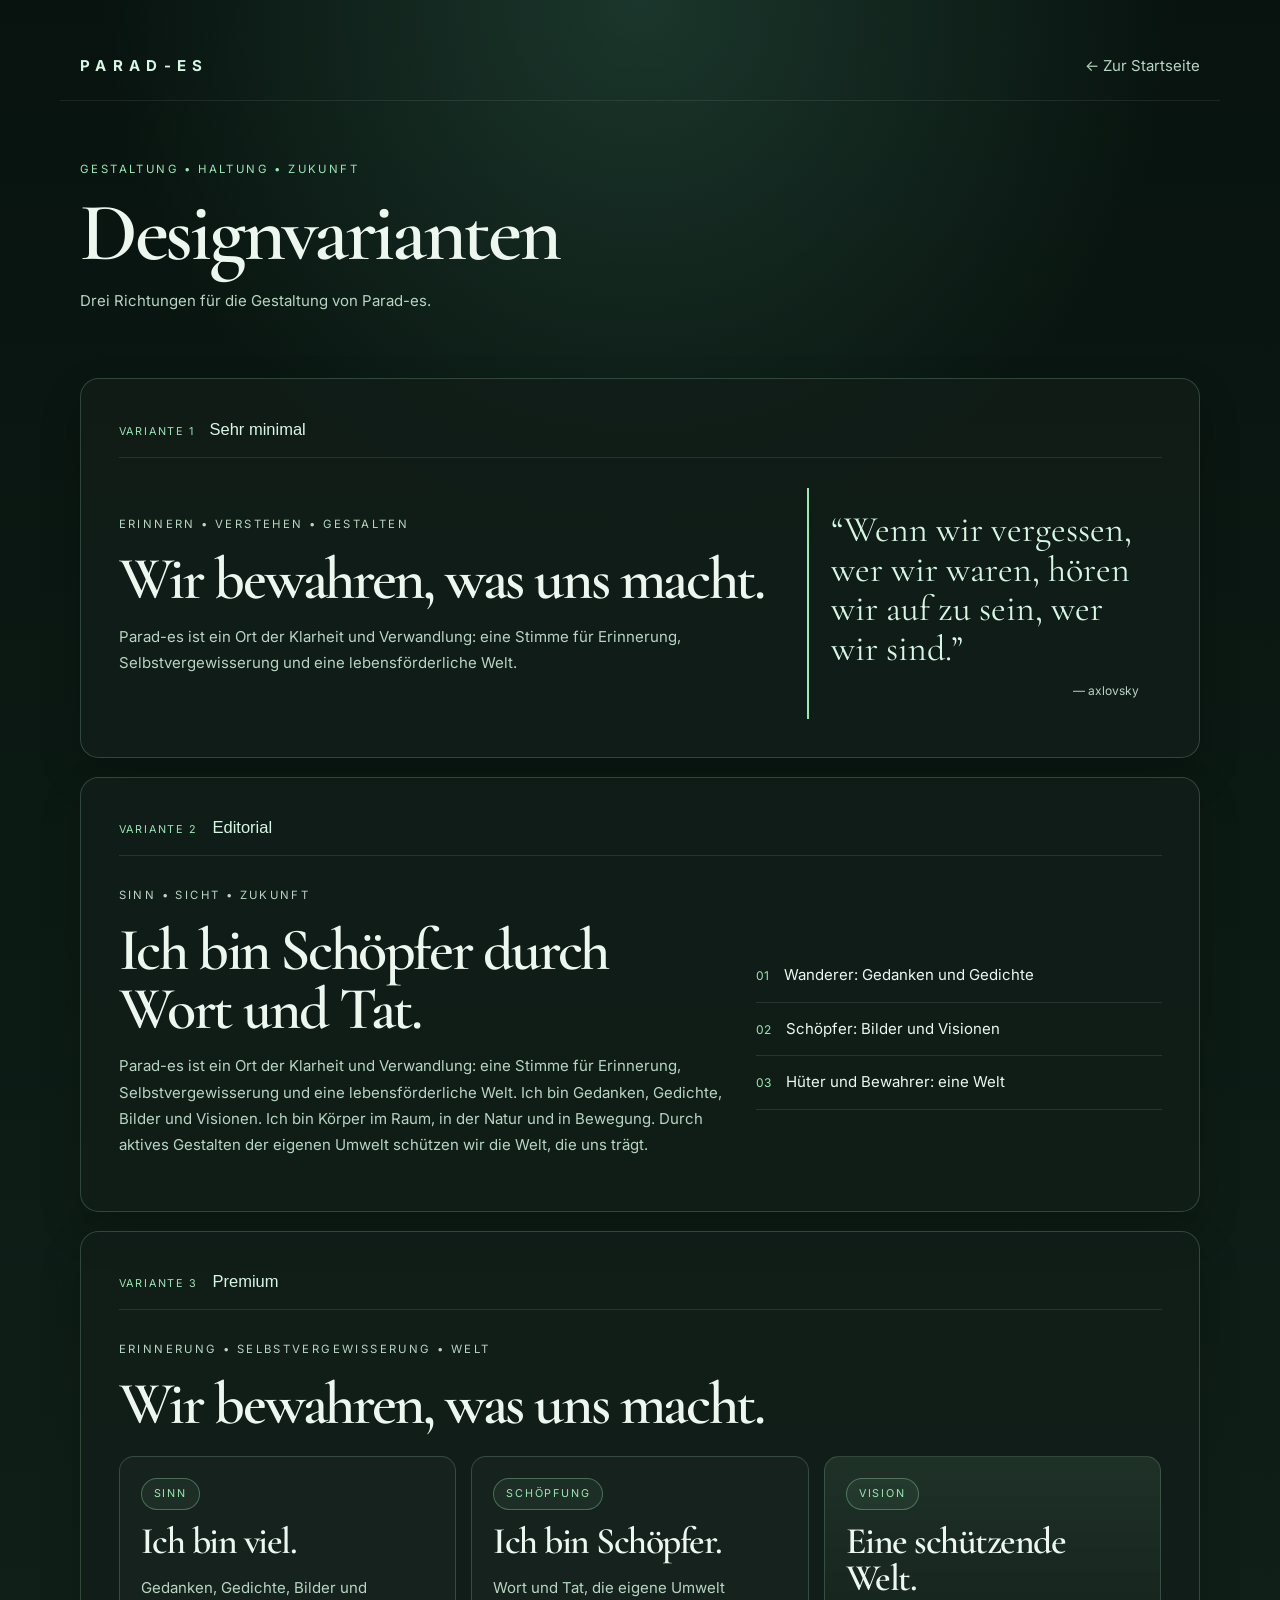
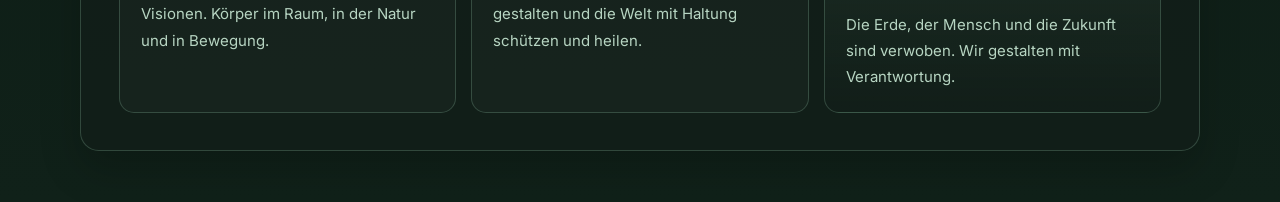
==== design-varianten.html @ 4a906de7 "Add Desktop homepage and design variants Co-authored-by: Copilot App <223556219+Copilot@users.norepl" ====
<!DOCTYPE html>
<html lang="de">
  <head>
    <meta charset="UTF-8" />
    <meta name="viewport" content="width=device-width, initial-scale=1.0" />
    <title>Parad-es &mdash; Designvarianten</title>
    <meta
      name="description"
      content="Drei Gestaltungsvarianten f&uuml;r die Parad-es-Startseite."
    />
    <link rel="stylesheet" href="https://www.w3schools.com/w3css/4/w3.css" />
    <link rel="preconnect" href="https://fonts.googleapis.com" />
    <link rel="preconnect" href="https://fonts.gstatic.com" crossorigin />
    <link
      href="https://fonts.googleapis.com/css2?family=Cormorant+Garamond:wght@400;500;600;700&family=Inter:wght@400;500;600;700&display=swap"
      rel="stylesheet"
    />
    <link rel="stylesheet" href="design-varianten.css" />
  </head>
  <body>
    <div class="w3-content w3-padding-32 variant-page">
      <header class="variant-header">
        <a class="brand" href="index.html">PARAD-ES</a>
        <a class="back-link" href="index.html">&larr; Zur Startseite</a>
      </header>

      <main>
        <section class="page-intro">
          <p class="eyebrow">Gestaltung &bull; Haltung &bull; Zukunft</p>
          <h1>Designvarianten</h1>
          <p>Drei Richtungen f&uuml;r die Gestaltung von Parad-es.</p>
        </section>

        <section class="variant variant-minimal" aria-labelledby="minimal-title">
          <div class="variant-heading">
            <span class="variant-label">Variante 1</span>
            <h2 id="minimal-title">Sehr minimal</h2>
          </div>
          <div class="minimal-layout">
            <div>
              <p class="eyebrow">Erinnern &bull; Verstehen &bull; Gestalten</p>
              <h3>Wir bewahren, was uns macht.</h3>
              <p>
                Parad-es ist ein Ort der Klarheit und Verwandlung: eine Stimme f&uuml;r
                Erinnerung, Selbstvergewisserung und eine lebensf&ouml;rderliche Welt.
              </p>
            </div>
            <blockquote>
              &ldquo;Wenn wir vergessen, wer wir waren, h&ouml;ren wir auf zu sein,
              wer wir sind.&rdquo;
              <cite>&mdash; axlovsky</cite>
            </blockquote>
          </div>
        </section>

        <section class="variant variant-editorial" aria-labelledby="editorial-title">
          <div class="variant-heading">
            <span class="variant-label">Variante 2</span>
            <h2 id="editorial-title">Editorial</h2>
          </div>
          <div class="editorial-layout">
            <div class="editorial-copy">
              <p class="eyebrow">Sinn &bull; Sicht &bull; Zukunft</p>
              <h3>Ich bin Sch&ouml;pfer durch Wort und Tat.</h3>
              <p>
                Parad-es ist ein Ort der Klarheit und Verwandlung: eine Stimme f&uuml;r
                Erinnerung, Selbstvergewisserung und eine lebensf&ouml;rderliche Welt.
                Ich bin Gedanken, Gedichte, Bilder und Visionen. Ich bin K&ouml;rper
                im Raum, in der Natur und in Bewegung. Durch aktives Gestalten der
                eigenen Umwelt sch&uuml;tzen wir die Welt, die uns tr&auml;gt.
              </p>
            </div>
            <ol class="editorial-list">
              <li><span>01</span> Wanderer: Gedanken und Gedichte</li>
              <li><span>02</span> Sch&ouml;pfer: Bilder und Visionen</li>
              <li><span>03</span> H&uuml;ter und Bewahrer: eine Welt</li>
            </ol>
          </div>
        </section>

        <section class="variant variant-premium" aria-labelledby="premium-title">
          <div class="variant-heading">
            <span class="variant-label">Variante 3</span>
            <h2 id="premium-title">Premium</h2>
          </div>
          <div class="premium-heading">
            <p class="eyebrow">Erinnerung &bull; Selbstvergewisserung &bull; Welt</p>
            <h3>Wir bewahren, was uns macht.</h3>
          </div>
          <div class="premium-grid">
            <article class="premium-card">
              <span class="premium-tag">Sinn</span>
              <h4>Ich bin viel.</h4>
              <p>
                Gedanken, Gedichte, Bilder und Visionen. K&ouml;rper im Raum, in der
                Natur und in Bewegung.
              </p>
            </article>
            <article class="premium-card">
              <span class="premium-tag">Sch&ouml;pfung</span>
              <h4>Ich bin Sch&ouml;pfer.</h4>
              <p>
                Wort und Tat, die eigene Umwelt gestalten und die Welt mit Haltung
                sch&uuml;tzen und heilen.
              </p>
            </article>
            <article class="premium-card highlighted">
              <span class="premium-tag">Vision</span>
              <h4>Eine sch&uuml;tzende Welt.</h4>
              <p>
                Die Erde, der Mensch und die Zukunft sind verwoben. Wir gestalten
                mit Verantwortung.
              </p>
            </article>
          </div>
        </section>
      </main>
    </div>
  </body>
</html>
---- design-varianten.css ----
:root {
  --bg-deep: #08130f;
  --bg-mid: #102119;
  --panel: rgba(18, 30, 25, 0.78);
  --panel-border: rgba(149, 206, 176, 0.24);
  --text: #edf7f0;
  --muted: #b7d5c2;
  --accent: #9ae6b4;
  --accent-strong: #d7f7e5;
}

* {
  box-sizing: border-box;
}

html {
  scroll-behavior: smooth;
}

body {
  margin: 0;
  min-height: 100vh;
  color: var(--text);
  font-family: "Inter", sans-serif;
  background:
    radial-gradient(circle at top, rgba(58, 112, 91, 0.38), transparent 28%),
    linear-gradient(180deg, var(--bg-deep), var(--bg-mid));
}

.variant-page {
  max-width: 1200px;
  padding-right: 20px;
  padding-left: 20px;
}

.variant-header {
  display: flex;
  align-items: center;
  justify-content: space-between;
  padding: 1.5rem 20px;
  border-bottom: 1px solid rgba(255, 255, 255, 0.08);
}

.brand {
  color: var(--accent-strong);
  font-weight: 700;
  letter-spacing: 0.42rem;
  text-decoration: none;
}

.back-link {
  color: var(--muted);
  text-decoration: none;
}

.back-link:hover {
  color: var(--text);
}

.page-intro {
  padding: 4rem 20px 2rem;
}

.page-intro h1,
.variant h3,
.premium-card h4 {
  margin: 0;
  font-family: "Cormorant Garamond", serif;
  font-weight: 600;
  line-height: 0.98;
  letter-spacing: -0.04em;
}

.page-intro h1 {
  font-size: clamp(3rem, 7vw, 5.5rem);
}

.page-intro > p:last-child,
.variant p {
  color: var(--muted);
  line-height: 1.75;
}

.eyebrow {
  margin: 0 0 1rem;
  color: var(--accent);
  font-size: 0.76rem;
  letter-spacing: 0.16rem;
  text-transform: uppercase;
}

.variant {
  margin: 1.25rem 20px;
  padding: clamp(1.25rem, 4vw, 2.5rem);
  border: 1px solid var(--panel-border);
  border-radius: 1.25rem;
  background: var(--panel);
  box-shadow: 0 18px 42px rgba(0, 0, 0, 0.2);
}

.variant-heading {
  display: flex;
  align-items: baseline;
  gap: 1rem;
  margin-bottom: 2rem;
  border-bottom: 1px solid rgba(255, 255, 255, 0.1);
  padding-bottom: 1rem;
}

.variant-heading h2 {
  margin: 0;
  color: var(--accent-strong);
  font-size: 1.1rem;
  font-weight: 500;
}

.variant-label,
.premium-tag {
  color: var(--accent);
  font-size: 0.72rem;
  letter-spacing: 0.12rem;
  text-transform: uppercase;
}

.minimal-layout,
.editorial-layout {
  display: grid;
  grid-template-columns: 1.3fr 0.7fr;
  gap: 2rem;
  align-items: center;
}

.variant h3 {
  font-size: clamp(2.4rem, 5vw, 4rem);
}

.minimal-layout blockquote {
  margin: 0;
  padding: 1.5rem;
  border-left: 2px solid var(--accent);
  color: var(--accent-strong);
  font-family: "Cormorant Garamond", serif;
  font-size: clamp(1.6rem, 3vw, 2.4rem);
  line-height: 1.1;
}

.minimal-layout cite {
  display: block;
  margin-top: 1rem;
  color: var(--muted);
  font-family: "Inter", sans-serif;
  font-size: 0.8rem;
  font-style: normal;
  text-align: right;
}

.editorial-layout {
  grid-template-columns: 1.2fr 0.8fr;
}

.editorial-list {
  margin: 0;
  padding: 0;
  list-style: none;
}

.editorial-list li {
  display: flex;
  gap: 1rem;
  align-items: baseline;
  padding: 1rem 0;
  border-bottom: 1px solid rgba(255, 255, 255, 0.1);
  color: var(--text);
  line-height: 1.5;
}

.editorial-list span {
  color: var(--accent);
  font-size: 0.8rem;
}

.premium-heading {
  margin-bottom: 1.5rem;
}

.premium-grid {
  display: grid;
  grid-template-columns: repeat(3, minmax(0, 1fr));
  gap: 1rem;
}

.premium-card {
  padding: 1.4rem;
  border: 1px solid var(--panel-border);
  border-radius: 1rem;
  background: rgba(255, 255, 255, 0.025);
}

.premium-card.highlighted {
  background: linear-gradient(180deg, rgba(154, 230, 180, 0.1), rgba(18, 30, 25, 0.8));
}

.premium-tag {
  display: inline-block;
  margin-bottom: 0.9rem;
  padding: 0.45rem 0.8rem;
  border: 1px solid rgba(154, 230, 180, 0.35);
  border-radius: 999px;
  background: rgba(154, 230, 180, 0.06);
}

.premium-card h4 {
  margin-bottom: 0.8rem;
  font-size: clamp(1.8rem, 3vw, 2.5rem);
}

.premium-card p {
  margin-bottom: 0;
}

@media (max-width: 760px) {
  .minimal-layout,
  .editorial-layout,
  .premium-grid {
    grid-template-columns: 1fr;
  }
}

@media (max-width: 520px) {
  .variant-page {
    padding-right: 10px;
    padding-left: 10px;
  }

  .variant-header {
    padding-right: 10px;
    padding-left: 10px;
  }

  .brand {
    letter-spacing: 0.25rem;
  }

  .page-intro {
    padding-right: 10px;
    padding-left: 10px;
  }

  .variant {
    margin-right: 10px;
    margin-left: 10px;
  }

  .variant-heading {
    display: block;
  }
}
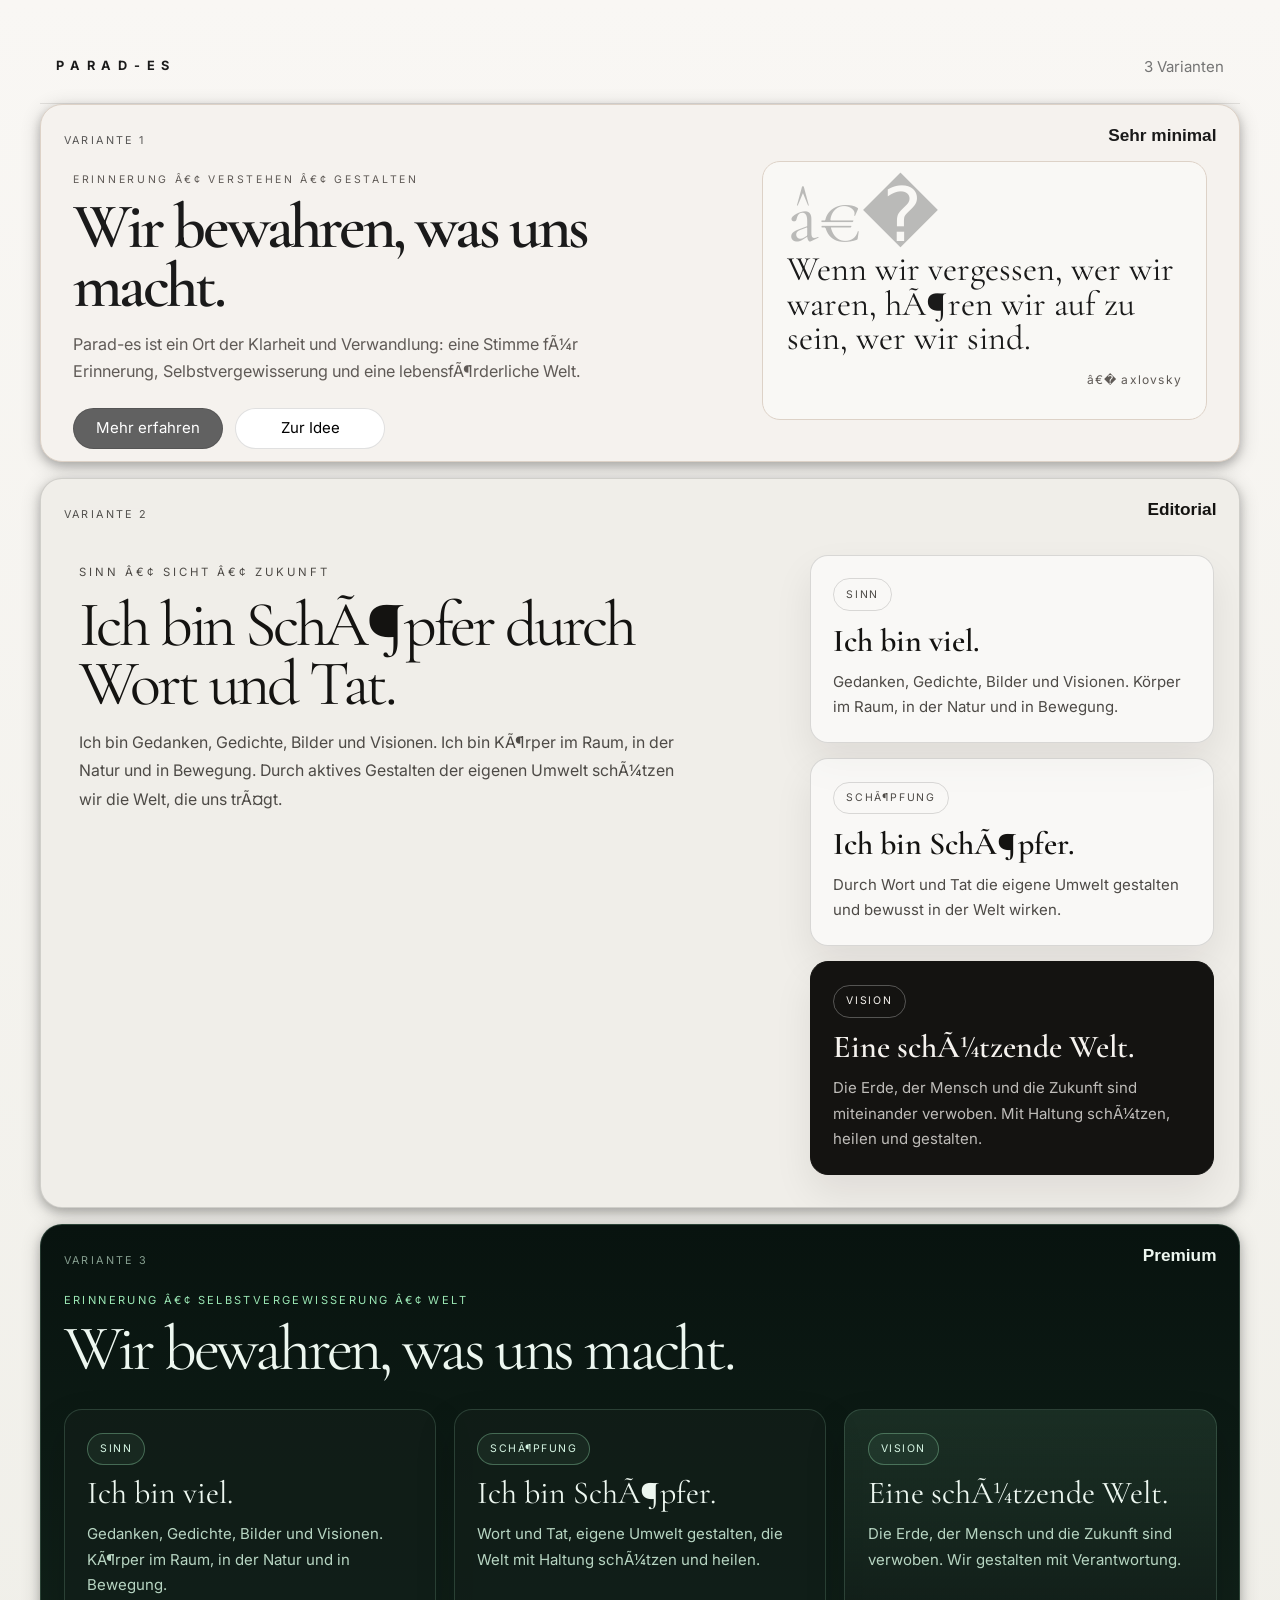
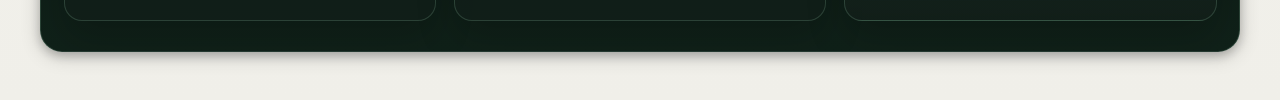
==== commit 0044dc68: "Add editorial design variant and refine page styling Co-authored-by: Copilot App <223556219+Copilot@" ====
--- a/design-varianten.html
+++ b/design-varianten.html
@@ -3,10 +3,10 @@
   <head>
     <meta charset="UTF-8" />
     <meta name="viewport" content="width=device-width, initial-scale=1.0" />
-    <title>Parad-es &mdash; Designvarianten</title>
+    <title>Parad-es &acirc;&euro;� Design Varianten</title>
     <meta
       name="description"
-      content="Drei Gestaltungsvarianten f&uuml;r die Parad-es-Startseite."
+      content="Drei Stilvarianten f&Atilde;&frac14;r die Parad-es Landingpage: minimal, editorial und premium."
     />
     <link rel="stylesheet" href="https://www.w3schools.com/w3css/4/w3.css" />
     <link rel="preconnect" href="https://fonts.googleapis.com" />
@@ -18,103 +18,139 @@
     <link rel="stylesheet" href="design-varianten.css" />
   </head>
   <body>
-    <div class="w3-content w3-padding-32 variant-page">
-      <header class="variant-header">
-        <a class="brand" href="index.html">PARAD-ES</a>
-        <a class="back-link" href="index.html">&larr; Zur Startseite</a>
+    <div class="w3-content w3-padding-32">
+      <header class="w3-bar w3-padding-16 header-bar">
+        <div class="w3-bar-item brand">PARAD-ES</div>
+        <div class="w3-bar-item w3-right w3-text-grey">3 Varianten</div>
       </header>
 
       <main>
-        <section class="page-intro">
-          <p class="eyebrow">Gestaltung &bull; Haltung &bull; Zukunft</p>
-          <h1>Designvarianten</h1>
-          <p>Drei Richtungen f&uuml;r die Gestaltung von Parad-es.</p>
-        </section>
+        <section class="variant variant-minimal w3-card-4 w3-margin-bottom">
+          <div class="variant-head">
+            <span class="variant-label">Variante 1</span>
+            <h3>Sehr minimal</h3>
+          </div>
 
-        <section class="variant variant-minimal" aria-labelledby="minimal-title">
-          <div class="variant-heading">
-            <span class="variant-label">Variante 1</span>
-            <h2 id="minimal-title">Sehr minimal</h2>
-          </div>
-          <div class="minimal-layout">
-            <div>
-              <p class="eyebrow">Erinnern &bull; Verstehen &bull; Gestalten</p>
-              <h3>Wir bewahren, was uns macht.</h3>
-              <p>
-                Parad-es ist ein Ort der Klarheit und Verwandlung: eine Stimme f&uuml;r
-                Erinnerung, Selbstvergewisserung und eine lebensf&ouml;rderliche Welt.
+          <div class="w3-row-padding">
+            <div class="w3-col l7 m12 s12 w3-padding-large">
+              <p class="eyebrow">Erinnerung &acirc;&euro;&cent; Verstehen &acirc;&euro;&cent; Gestalten</p>
+              <h1>Wir bewahren, was uns macht.</h1>
+              <p class="lede">
+                Parad-es ist ein Ort der Klarheit und Verwandlung: eine Stimme f&Atilde;&frac14;r
+                Erinnerung, Selbstvergewisserung und eine lebensf&Atilde;&para;rderliche Welt.
               </p>
+              <div class="button-row">
+                <a class="w3-button w3-round-xxlarge w3-dark-grey" href="#"
+                  >Mehr erfahren</a
+                >
+                <a class="w3-button w3-round-xxlarge w3-white" href="#"
+                  >Zur Idee</a
+                >
+              </div>
             </div>
-            <blockquote>
-              &ldquo;Wenn wir vergessen, wer wir waren, h&ouml;ren wir auf zu sein,
-              wer wir sind.&rdquo;
-              <cite>&mdash; axlovsky</cite>
-            </blockquote>
+
+            <div class="w3-col l5 m12 s12 w3-padding-large">
+              <div class="mini-quote">
+                <span class="quote-mark">&acirc;&euro;�</span>
+                <p>
+                  Wenn wir vergessen, wer wir waren, h&Atilde;&para;ren wir auf zu sein, wer wir
+                  sind.
+                </p>
+                <small>&acirc;&euro;� axlovsky</small>
+              </div>
+            </div>
           </div>
         </section>
 
-        <section class="variant variant-editorial" aria-labelledby="editorial-title">
-          <div class="variant-heading">
+        <section class="variant variant-editorial w3-card-4 w3-margin-bottom">
+          <div class="variant-head">
             <span class="variant-label">Variante 2</span>
-            <h2 id="editorial-title">Editorial</h2>
+            <h3>Editorial</h3>
           </div>
+
           <div class="editorial-layout">
             <div class="editorial-copy">
-              <p class="eyebrow">Sinn &bull; Sicht &bull; Zukunft</p>
-              <h3>Ich bin Sch&ouml;pfer durch Wort und Tat.</h3>
+              <p class="eyebrow">Sinn &acirc;&euro;&cent; Sicht &acirc;&euro;&cent; Zukunft</p>
+              <h1>Ich bin Sch&Atilde;&para;pfer durch Wort und Tat.</h1>
               <p>
-                Parad-es ist ein Ort der Klarheit und Verwandlung: eine Stimme f&uuml;r
-                Erinnerung, Selbstvergewisserung und eine lebensf&ouml;rderliche Welt.
-                Ich bin Gedanken, Gedichte, Bilder und Visionen. Ich bin K&ouml;rper
-                im Raum, in der Natur und in Bewegung. Durch aktives Gestalten der
-                eigenen Umwelt sch&uuml;tzen wir die Welt, die uns tr&auml;gt.
+                Ich bin Gedanken, Gedichte, Bilder und Visionen. Ich bin K&Atilde;&para;rper im
+                Raum, in der Natur und in Bewegung. Durch aktives Gestalten der
+                eigenen Umwelt sch&Atilde;&frac14;tzen wir die Welt, die uns tr&Atilde;&curren;gt.
               </p>
             </div>
-            <ol class="editorial-list">
-              <li><span>01</span> Wanderer: Gedanken und Gedichte</li>
-              <li><span>02</span> Sch&ouml;pfer: Bilder und Visionen</li>
-              <li><span>03</span> H&uuml;ter und Bewahrer: eine Welt</li>
-            </ol>
+
+            <div class="editorial-side">
+              <article class="editorial-card">
+                <span class="editorial-tag">Sinn</span>
+                <h2>Ich bin viel.</h2>
+                <p>
+                  Gedanken, Gedichte, Bilder und Visionen. Körper im Raum, in der
+                  Natur und in Bewegung.
+                </p>
+              </article>
+              <article class="editorial-card">
+                <span class="editorial-tag">Sch&Atilde;&para;pfung</span>
+                <h2>Ich bin Sch&Atilde;&para;pfer.</h2>
+                <p>
+                  Durch Wort und Tat die eigene Umwelt gestalten und bewusst in
+                  der Welt wirken.
+                </p>
+              </article>
+              <article class="editorial-card highlighted">
+                <span class="editorial-tag">Vision</span>
+                <h2>Eine sch&Atilde;&frac14;tzende Welt.</h2>
+                <p>
+                  Die Erde, der Mensch und die Zukunft sind miteinander verwoben.
+                  Mit Haltung sch&Atilde;&frac14;tzen, heilen und gestalten.
+                </p>
+              </article>
+            </div>
           </div>
         </section>
 
-        <section class="variant variant-premium" aria-labelledby="premium-title">
-          <div class="variant-heading">
+        <section class="variant variant-premium w3-card-4 w3-margin-bottom">
+          <div class="variant-head">
             <span class="variant-label">Variante 3</span>
-            <h2 id="premium-title">Premium</h2>
+            <h3>Premium</h3>
           </div>
-          <div class="premium-heading">
-            <p class="eyebrow">Erinnerung &bull; Selbstvergewisserung &bull; Welt</p>
-            <h3>Wir bewahren, was uns macht.</h3>
-          </div>
-          <div class="premium-grid">
-            <article class="premium-card">
-              <span class="premium-tag">Sinn</span>
-              <h4>Ich bin viel.</h4>
-              <p>
-                Gedanken, Gedichte, Bilder und Visionen. K&ouml;rper im Raum, in der
-                Natur und in Bewegung.
-              </p>
-            </article>
-            <article class="premium-card">
-              <span class="premium-tag">Sch&ouml;pfung</span>
-              <h4>Ich bin Sch&ouml;pfer.</h4>
-              <p>
-                Wort und Tat, die eigene Umwelt gestalten und die Welt mit Haltung
-                sch&uuml;tzen und heilen.
-              </p>
-            </article>
-            <article class="premium-card highlighted">
-              <span class="premium-tag">Vision</span>
-              <h4>Eine sch&uuml;tzende Welt.</h4>
-              <p>
-                Die Erde, der Mensch und die Zukunft sind verwoben. Wir gestalten
-                mit Verantwortung.
-              </p>
-            </article>
+
+          <div class="premium-layout">
+            <div class="premium-headline">
+              <p class="eyebrow">Erinnerung &acirc;&euro;&cent; Selbstvergewisserung &acirc;&euro;&cent; Welt</p>
+              <h1>Wir bewahren, was uns macht.</h1>
+            </div>
+
+            <div class="premium-grid">
+              <article class="premium-card">
+                <span class="premium-tag">Sinn</span>
+                <h2>Ich bin viel.</h2>
+                <p>
+                  Gedanken, Gedichte, Bilder und Visionen. K&Atilde;&para;rper im Raum, in der
+                  Natur und in Bewegung.
+                </p>
+              </article>
+
+              <article class="premium-card">
+                <span class="premium-tag">Sch&Atilde;&para;pfung</span>
+                <h2>Ich bin Sch&Atilde;&para;pfer.</h2>
+                <p>
+                  Wort und Tat, eigene Umwelt gestalten, die Welt mit Haltung
+                  sch&Atilde;&frac14;tzen und heilen.
+                </p>
+              </article>
+
+              <article class="premium-card highlighted">
+                <span class="premium-tag">Vision</span>
+                <h2>Eine sch&Atilde;&frac14;tzende Welt.</h2>
+                <p>
+                  Die Erde, der Mensch und die Zukunft sind verwoben. Wir gestalten
+                  mit Verantwortung.
+                </p>
+              </article>
+            </div>
           </div>
         </section>
       </main>
     </div>
   </body>
-</html>
+</html>
--- a/design-varianten.css
+++ b/design-varianten.css
@@ -1,12 +1,20 @@
 :root {
-  --bg-deep: #08130f;
-  --bg-mid: #102119;
-  --panel: rgba(18, 30, 25, 0.78);
-  --panel-border: rgba(149, 206, 176, 0.24);
-  --text: #edf7f0;
-  --muted: #b7d5c2;
-  --accent: #9ae6b4;
-  --accent-strong: #d7f7e5;
+  --minimal-bg: #f5f2ee;
+  --minimal-text: #1a1a1a;
+  --minimal-muted: #5f5a56;
+  --minimal-line: #ddd2c7;
+  --editorial-bg: #f0eee9;
+  --editorial-text: #141311;
+  --editorial-muted: #4d4a46;
+  --editorial-line: rgba(20, 19, 17, 0.14);
+  --premium-bg: #08130f;
+  --premium-bg-2: #102119;
+  --premium-panel: rgba(18, 30, 25, 0.74);
+  --premium-border: rgba(149, 206, 176, 0.2);
+  --premium-text: #edf7f0;
+  --premium-muted: #b7d5c2;
+  --premium-accent: #9ae6b4;
+  --premium-accent-strong: #d7f7e5;
 }
 
 * {
@@ -20,238 +28,334 @@
 body {
   margin: 0;
   min-height: 100vh;
-  color: var(--text);
   font-family: "Inter", sans-serif;
-  background:
-    radial-gradient(circle at top, rgba(58, 112, 91, 0.38), transparent 28%),
-    linear-gradient(180deg, var(--bg-deep), var(--bg-mid));
-}
-
-.variant-page {
+  background: linear-gradient(180deg, #f9f7f4 0%, #f0efe9 100%);
+  color: #111;
+}
+
+.w3-content {
   max-width: 1200px;
-  padding-right: 20px;
-  padding-left: 20px;
-}
-
-.variant-header {
+}
+
+.header-bar {
+  border-bottom: 1px solid rgba(20, 20, 20, 0.1);
+}
+
+.brand {
+  font-size: 0.85rem;
+  letter-spacing: 0.45rem;
+  font-weight: 700;
+  color: #1b1b1b;
+}
+
+.variant {
+  overflow: hidden;
+  border-radius: 22px;
+}
+
+.variant-head {
   display: flex;
-  align-items: center;
+  align-items: end;
   justify-content: space-between;
-  padding: 1.5rem 20px;
-  border-bottom: 1px solid rgba(255, 255, 255, 0.08);
-}
-
-.brand {
-  color: var(--accent-strong);
-  font-weight: 700;
-  letter-spacing: 0.42rem;
-  text-decoration: none;
-}
-
-.back-link {
-  color: var(--muted);
-  text-decoration: none;
-}
-
-.back-link:hover {
-  color: var(--text);
-}
-
-.page-intro {
-  padding: 4rem 20px 2rem;
-}
-
-.page-intro h1,
-.variant h3,
-.premium-card h4 {
-  margin: 0;
-  font-family: "Cormorant Garamond", serif;
+  gap: 1rem;
+  padding: 1.25rem 1.5rem 0;
+}
+
+.variant-label {
+  font-size: 0.72rem;
+  letter-spacing: 0.16rem;
+  text-transform: uppercase;
+  opacity: 0.72;
+}
+
+.variant h3 {
+  margin: 0;
+  font-size: 1.15rem;
   font-weight: 600;
-  line-height: 0.98;
-  letter-spacing: -0.04em;
-}
-
-.page-intro h1 {
-  font-size: clamp(3rem, 7vw, 5.5rem);
-}
-
-.page-intro > p:last-child,
-.variant p {
-  color: var(--muted);
-  line-height: 1.75;
-}
-
-.eyebrow {
+}
+
+.variant-minimal {
+  background: var(--minimal-bg);
+  color: var(--minimal-text);
+  border: 1px solid var(--minimal-line);
+}
+
+.variant-minimal .eyebrow {
+  margin-bottom: 0.7rem;
+  color: var(--minimal-muted);
+  font-size: 0.7rem;
+  letter-spacing: 0.18rem;
+  text-transform: uppercase;
+}
+
+.variant-minimal h1,
+.variant-editorial h1,
+.variant-premium h1 {
+  margin: 0;
+  font-family: "Cormorant Garamond", serif;
+  letter-spacing: -0.05em;
+  line-height: 0.92;
+}
+
+.variant-minimal h1 {
+  font-size: clamp(3rem, 5vw, 5rem);
+  font-weight: 600;
+}
+
+.variant-minimal .lede {
+  margin-top: 1rem;
+  max-width: 570px;
+  color: var(--minimal-muted);
+  font-size: 1.08rem;
+  line-height: 1.7;
+}
+
+.button-row {
+  display: flex;
+  flex-wrap: wrap;
+  gap: 0.8rem;
+  margin-top: 1.5rem;
+}
+
+.variant-minimal .w3-button {
+  min-width: 150px;
+  border: 1px solid rgba(0, 0, 0, 0.12);
+}
+
+.mini-quote {
+  height: 100%;
+  display: flex;
+  flex-direction: column;
+  justify-content: center;
+  background: rgba(255, 255, 255, 0.4);
+  border: 1px solid var(--minimal-line);
+  border-radius: 18px;
+  padding: 2rem 1.6rem;
+}
+
+.quote-mark {
+  display: block;
+  font-family: "Cormorant Garamond", serif;
+  font-size: 5rem;
+  line-height: 0.7;
+  color: rgba(26, 26, 26, 0.28);
+}
+
+.mini-quote p {
+  margin: 0.5rem 0 0;
+  font-family: "Cormorant Garamond", serif;
+  font-size: clamp(2rem, 2.7vw, 3rem);
+  line-height: 1;
+}
+
+.mini-quote small {
+  display: block;
+  margin-top: 1rem;
+  text-align: right;
+  letter-spacing: 0.08rem;
+  color: var(--minimal-muted);
+}
+
+.variant-editorial {
+  background: var(--editorial-bg);
+  color: var(--editorial-text);
+  border: 1px solid var(--editorial-line);
+}
+
+.variant-editorial .eyebrow {
   margin: 0 0 1rem;
-  color: var(--accent);
   font-size: 0.76rem;
-  letter-spacing: 0.16rem;
-  text-transform: uppercase;
-}
-
-.variant {
-  margin: 1.25rem 20px;
-  padding: clamp(1.25rem, 4vw, 2.5rem);
-  border: 1px solid var(--panel-border);
-  border-radius: 1.25rem;
-  background: var(--panel);
-  box-shadow: 0 18px 42px rgba(0, 0, 0, 0.2);
-}
-
-.variant-heading {
-  display: flex;
-  align-items: baseline;
-  gap: 1rem;
-  margin-bottom: 2rem;
-  border-bottom: 1px solid rgba(255, 255, 255, 0.1);
-  padding-bottom: 1rem;
-}
-
-.variant-heading h2 {
-  margin: 0;
-  color: var(--accent-strong);
-  font-size: 1.1rem;
-  font-weight: 500;
-}
-
-.variant-label,
-.premium-tag {
-  color: var(--accent);
-  font-size: 0.72rem;
-  letter-spacing: 0.12rem;
-  text-transform: uppercase;
-}
-
-.minimal-layout,
+  letter-spacing: 0.2rem;
+  text-transform: uppercase;
+  color: var(--editorial-muted);
+}
+
+.variant-editorial h1 {
+  font-size: clamp(3.2rem, 5vw, 5.8rem);
+  max-width: 760px;
+  margin-bottom: 1rem;
+}
+
 .editorial-layout {
   display: grid;
-  grid-template-columns: 1.3fr 0.7fr;
+  grid-template-columns: 1.7fr 1fr;
   gap: 2rem;
-  align-items: center;
-}
-
-.variant h3 {
-  font-size: clamp(2.4rem, 5vw, 4rem);
-}
-
-.minimal-layout blockquote {
-  margin: 0;
   padding: 1.5rem;
-  border-left: 2px solid var(--accent);
-  color: var(--accent-strong);
-  font-family: "Cormorant Garamond", serif;
-  font-size: clamp(1.6rem, 3vw, 2.4rem);
-  line-height: 1.1;
-}
-
-.minimal-layout cite {
-  display: block;
-  margin-top: 1rem;
-  color: var(--muted);
-  font-family: "Inter", sans-serif;
-  font-size: 0.8rem;
-  font-style: normal;
-  text-align: right;
-}
-
-.editorial-layout {
-  grid-template-columns: 1.2fr 0.8fr;
-}
-
-.editorial-list {
-  margin: 0;
-  padding: 0;
-  list-style: none;
-}
-
-.editorial-list li {
+}
+
+.editorial-copy {
+  padding: 1.2rem 0.8rem 1.2rem 1rem;
+}
+
+.editorial-copy p:last-child {
+  margin: 0;
+  max-width: 620px;
+  color: var(--editorial-muted);
+  font-size: 1.06rem;
+  line-height: 1.8;
+}
+
+.editorial-side {
   display: flex;
+  flex-direction: column;
+  justify-content: center;
   gap: 1rem;
-  align-items: baseline;
-  padding: 1rem 0;
-  border-bottom: 1px solid rgba(255, 255, 255, 0.1);
-  color: var(--text);
-  line-height: 1.5;
-}
-
-.editorial-list span {
-  color: var(--accent);
-  font-size: 0.8rem;
-}
-
-.premium-heading {
-  margin-bottom: 1.5rem;
+  padding: 0.6rem 0.2rem 0.6rem 0.6rem;
+}
+
+.editorial-card {
+  padding: 1.5rem;
+  border: 1px solid var(--editorial-line);
+  border-radius: 18px;
+  background: rgba(255, 255, 255, 0.58);
+  box-shadow: 0 18px 38px rgba(20, 19, 17, 0.08);
+}
+
+.editorial-card.highlighted {
+  background: var(--editorial-text);
+  border-color: var(--editorial-text);
+  color: var(--minimal-bg);
+}
+
+.editorial-tag {
+  display: inline-block;
+  margin-bottom: 0.9rem;
+  padding: 0.5rem 0.8rem;
+  border: 1px solid var(--editorial-line);
+  border-radius: 999px;
+  color: var(--editorial-muted);
+  font-size: 0.7rem;
+  letter-spacing: 0.12rem;
+  text-transform: uppercase;
+}
+
+.editorial-card.highlighted .editorial-tag {
+  border-color: rgba(255, 255, 255, 0.28);
+  color: var(--minimal-bg);
+}
+
+.editorial-card h2 {
+  margin: 0 0 0.8rem;
+  font-size: clamp(2.1rem, 2.5vw, 2.8rem);
+  font-family: "Cormorant Garamond", serif;
+  font-weight: 600;
+  line-height: 1;
+}
+
+.editorial-card p {
+  margin: 0;
+  color: var(--editorial-muted);
+  line-height: 1.7;
+}
+
+.editorial-card.highlighted p {
+  color: rgba(245, 242, 238, 0.76);
+}
+
+.variant-premium {
+  background: linear-gradient(
+    180deg,
+    var(--premium-bg) 0%,
+    var(--premium-bg-2) 100%
+  );
+  color: var(--premium-text);
+  border: 1px solid var(--premium-border);
+}
+
+.variant-premium .variant-head {
+  color: var(--premium-text);
+}
+
+.variant-premium .variant-label {
+  color: var(--premium-muted);
+}
+
+.variant-premium .eyebrow {
+  margin: 0 0 0.8rem;
+  color: var(--premium-accent);
+  font-size: 0.74rem;
+  letter-spacing: 0.16rem;
+  text-transform: uppercase;
+}
+
+.variant-premium h1 {
+  font-size: clamp(3.2rem, 5vw, 6rem);
+  max-width: 780px;
+}
+
+.premium-layout {
+  padding: 1.5rem 1.5rem 2rem;
 }
 
 .premium-grid {
   display: grid;
   grid-template-columns: repeat(3, minmax(0, 1fr));
-  gap: 1rem;
+  gap: 1.2rem;
+  margin-top: 2rem;
 }
 
 .premium-card {
-  padding: 1.4rem;
-  border: 1px solid var(--panel-border);
-  border-radius: 1rem;
-  background: rgba(255, 255, 255, 0.025);
+  background: var(--premium-panel);
+  border: 1px solid var(--premium-border);
+  border-radius: 18px;
+  padding: 1.5rem;
+  box-shadow: 0 18px 38px rgba(0, 0, 0, 0.18);
 }
 
 .premium-card.highlighted {
-  background: linear-gradient(180deg, rgba(154, 230, 180, 0.1), rgba(18, 30, 25, 0.8));
+  background: linear-gradient(
+    180deg,
+    rgba(154, 230, 180, 0.1),
+    rgba(18, 30, 25, 0.82)
+  );
 }
 
 .premium-tag {
   display: inline-block;
-  margin-bottom: 0.9rem;
-  padding: 0.45rem 0.8rem;
+  margin-bottom: 0.8rem;
+  color: var(--premium-accent-strong);
+  padding: 0.5rem 0.8rem;
   border: 1px solid rgba(154, 230, 180, 0.35);
   border-radius: 999px;
   background: rgba(154, 230, 180, 0.06);
-}
-
-.premium-card h4 {
-  margin-bottom: 0.8rem;
-  font-size: clamp(1.8rem, 3vw, 2.5rem);
+  font-size: 0.7rem;
+  letter-spacing: 0.1rem;
+  text-transform: uppercase;
+}
+
+.premium-card h2 {
+  margin: 0 0 0.8rem;
+  font-family: "Cormorant Garamond", serif;
+  font-size: clamp(2.1rem, 2.5vw, 2.8rem);
+  line-height: 1;
 }
 
 .premium-card p {
-  margin-bottom: 0;
-}
-
-@media (max-width: 760px) {
-  .minimal-layout,
+  margin: 0;
+  color: var(--premium-muted);
+  line-height: 1.7;
+}
+
+@media (max-width: 900px) {
   .editorial-layout,
   .premium-grid {
     grid-template-columns: 1fr;
   }
 }
 
-@media (max-width: 520px) {
-  .variant-page {
-    padding-right: 10px;
-    padding-left: 10px;
+@media (max-width: 600px) {
+  .variant-head {
+    flex-direction: column;
+    align-items: flex-start;
   }
 
-  .variant-header {
-    padding-right: 10px;
-    padding-left: 10px;
+  .w3-content {
+    padding-left: 0.8rem;
+    padding-right: 0.8rem;
   }
 
-  .brand {
-    letter-spacing: 0.25rem;
+  .button-row {
+    flex-direction: column;
+    align-items: stretch;
   }
-
-  .page-intro {
-    padding-right: 10px;
-    padding-left: 10px;
-  }
-
-  .variant {
-    margin-right: 10px;
-    margin-left: 10px;
-  }
-
-  .variant-heading {
-    display: block;
-  }
-}
+}
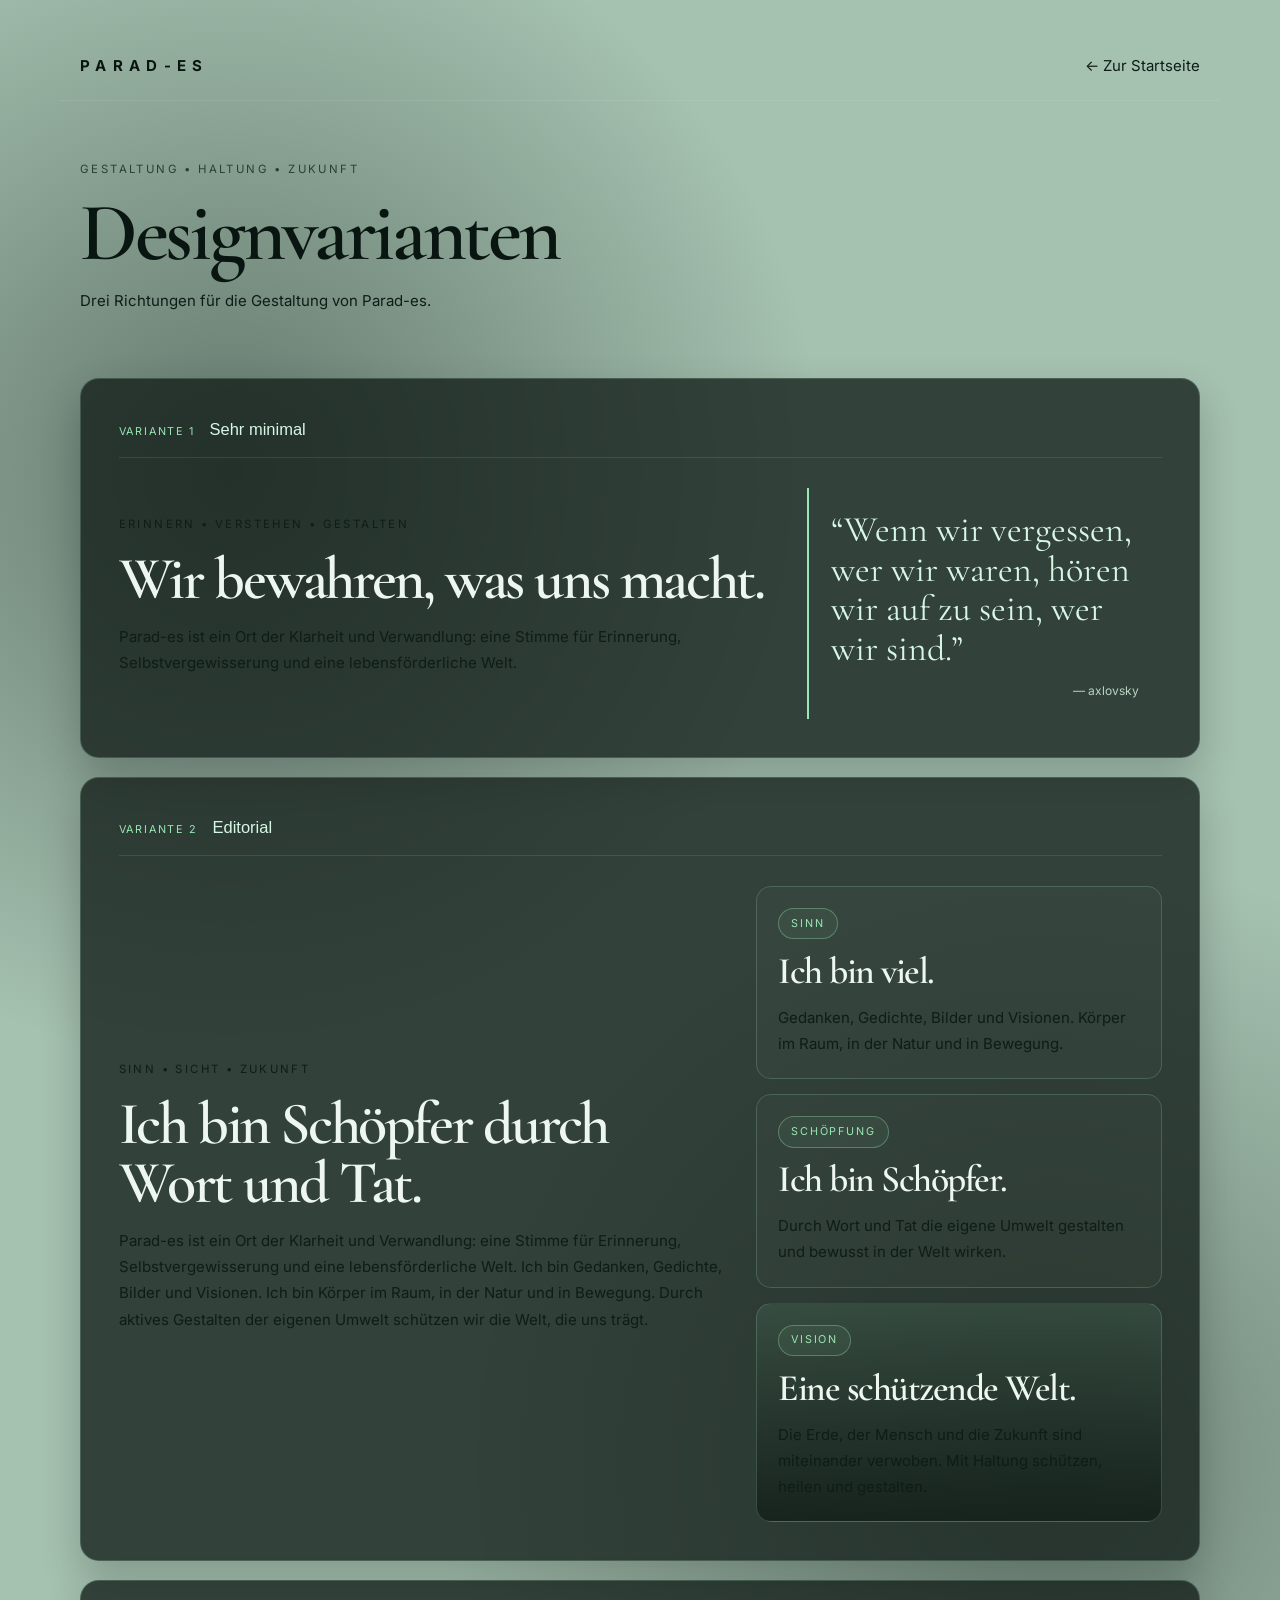
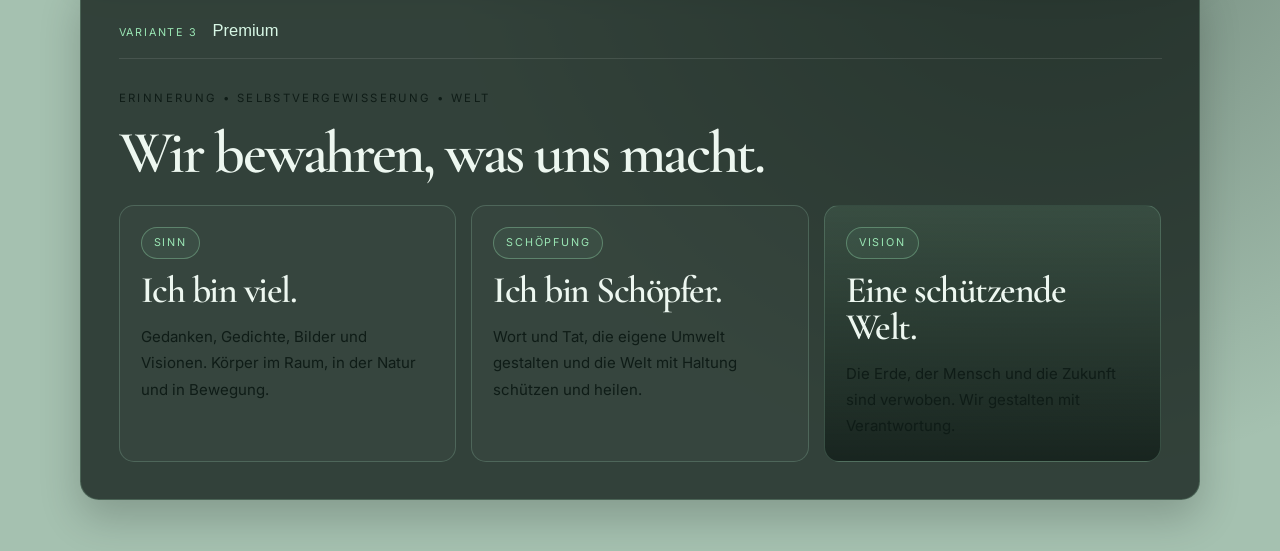
==== commit 06297cd3: "Merge origin/main and resolve page conflicts Co-authored-by: Copilot App <223556219+Copilot@users.no" ====
--- a/design-varianten.html
+++ b/design-varianten.html
@@ -3,10 +3,10 @@
   <head>
     <meta charset="UTF-8" />
     <meta name="viewport" content="width=device-width, initial-scale=1.0" />
-    <title>Parad-es &acirc;&euro;� Design Varianten</title>
+    <title>Parad-es &mdash; Designvarianten</title>
     <meta
       name="description"
-      content="Drei Stilvarianten f&Atilde;&frac14;r die Parad-es Landingpage: minimal, editorial und premium."
+      content="Drei Gestaltungsvarianten f&uuml;r die Parad-es-Startseite."
     />
     <link rel="stylesheet" href="https://www.w3schools.com/w3css/4/w3.css" />
     <link rel="preconnect" href="https://fonts.googleapis.com" />
@@ -18,139 +18,124 @@
     <link rel="stylesheet" href="design-varianten.css" />
   </head>
   <body>
-    <div class="w3-content w3-padding-32">
-      <header class="w3-bar w3-padding-16 header-bar">
-        <div class="w3-bar-item brand">PARAD-ES</div>
-        <div class="w3-bar-item w3-right w3-text-grey">3 Varianten</div>
+    <div class="w3-content w3-padding-32 variant-page">
+      <header class="variant-header">
+        <a class="brand" href="index.html">PARAD-ES</a>
+        <a class="back-link" href="index.html">&larr; Zur Startseite</a>
       </header>
 
       <main>
-        <section class="variant variant-minimal w3-card-4 w3-margin-bottom">
-          <div class="variant-head">
+        <section class="page-intro">
+          <p class="eyebrow">Gestaltung &bull; Haltung &bull; Zukunft</p>
+          <h1>Designvarianten</h1>
+          <p>Drei Richtungen f&uuml;r die Gestaltung von Parad-es.</p>
+        </section>
+
+        <section class="variant variant-minimal" aria-labelledby="minimal-title">
+          <div class="variant-heading">
             <span class="variant-label">Variante 1</span>
-            <h3>Sehr minimal</h3>
+            <h2 id="minimal-title">Sehr minimal</h2>
           </div>
-
-          <div class="w3-row-padding">
-            <div class="w3-col l7 m12 s12 w3-padding-large">
-              <p class="eyebrow">Erinnerung &acirc;&euro;&cent; Verstehen &acirc;&euro;&cent; Gestalten</p>
-              <h1>Wir bewahren, was uns macht.</h1>
-              <p class="lede">
-                Parad-es ist ein Ort der Klarheit und Verwandlung: eine Stimme f&Atilde;&frac14;r
-                Erinnerung, Selbstvergewisserung und eine lebensf&Atilde;&para;rderliche Welt.
+          <div class="minimal-layout">
+            <div>
+              <p class="eyebrow">Erinnern &bull; Verstehen &bull; Gestalten</p>
+              <h3>Wir bewahren, was uns macht.</h3>
+              <p>
+                Parad-es ist ein Ort der Klarheit und Verwandlung: eine Stimme f&uuml;r
+                Erinnerung, Selbstvergewisserung und eine lebensf&ouml;rderliche Welt.
               </p>
-              <div class="button-row">
-                <a class="w3-button w3-round-xxlarge w3-dark-grey" href="#"
-                  >Mehr erfahren</a
-                >
-                <a class="w3-button w3-round-xxlarge w3-white" href="#"
-                  >Zur Idee</a
-                >
-              </div>
             </div>
-
-            <div class="w3-col l5 m12 s12 w3-padding-large">
-              <div class="mini-quote">
-                <span class="quote-mark">&acirc;&euro;�</span>
-                <p>
-                  Wenn wir vergessen, wer wir waren, h&Atilde;&para;ren wir auf zu sein, wer wir
-                  sind.
-                </p>
-                <small>&acirc;&euro;� axlovsky</small>
-              </div>
-            </div>
+            <blockquote>
+              &ldquo;Wenn wir vergessen, wer wir waren, h&ouml;ren wir auf zu sein,
+              wer wir sind.&rdquo;
+              <cite>&mdash; axlovsky</cite>
+            </blockquote>
           </div>
         </section>
 
-        <section class="variant variant-editorial w3-card-4 w3-margin-bottom">
-          <div class="variant-head">
+        <section class="variant variant-editorial" aria-labelledby="editorial-title">
+          <div class="variant-heading">
             <span class="variant-label">Variante 2</span>
-            <h3>Editorial</h3>
+            <h2 id="editorial-title">Editorial</h2>
           </div>
-
           <div class="editorial-layout">
             <div class="editorial-copy">
-              <p class="eyebrow">Sinn &acirc;&euro;&cent; Sicht &acirc;&euro;&cent; Zukunft</p>
-              <h1>Ich bin Sch&Atilde;&para;pfer durch Wort und Tat.</h1>
+              <p class="eyebrow">Sinn &bull; Sicht &bull; Zukunft</p>
+              <h3>Ich bin Sch&ouml;pfer durch Wort und Tat.</h3>
               <p>
-                Ich bin Gedanken, Gedichte, Bilder und Visionen. Ich bin K&Atilde;&para;rper im
-                Raum, in der Natur und in Bewegung. Durch aktives Gestalten der
-                eigenen Umwelt sch&Atilde;&frac14;tzen wir die Welt, die uns tr&Atilde;&curren;gt.
+                Parad-es ist ein Ort der Klarheit und Verwandlung: eine Stimme f&uuml;r
+                Erinnerung, Selbstvergewisserung und eine lebensf&ouml;rderliche Welt.
+                Ich bin Gedanken, Gedichte, Bilder und Visionen. Ich bin K&ouml;rper
+                im Raum, in der Natur und in Bewegung. Durch aktives Gestalten der
+                eigenen Umwelt sch&uuml;tzen wir die Welt, die uns tr&auml;gt.
               </p>
             </div>
-
-            <div class="editorial-side">
-              <article class="editorial-card">
-                <span class="editorial-tag">Sinn</span>
-                <h2>Ich bin viel.</h2>
+            <div class="editorial-cards">
+              <article class="premium-card">
+                <span class="premium-tag">Sinn</span>
+                <h4>Ich bin viel.</h4>
                 <p>
-                  Gedanken, Gedichte, Bilder und Visionen. Körper im Raum, in der
-                  Natur und in Bewegung.
+                  Gedanken, Gedichte, Bilder und Visionen. K&ouml;rper im Raum, in
+                  der Natur und in Bewegung.
                 </p>
               </article>
-              <article class="editorial-card">
-                <span class="editorial-tag">Sch&Atilde;&para;pfung</span>
-                <h2>Ich bin Sch&Atilde;&para;pfer.</h2>
+              <article class="premium-card">
+                <span class="premium-tag">Sch&ouml;pfung</span>
+                <h4>Ich bin Sch&ouml;pfer.</h4>
                 <p>
-                  Durch Wort und Tat die eigene Umwelt gestalten und bewusst in
-                  der Welt wirken.
+                  Durch Wort und Tat die eigene Umwelt gestalten und bewusst in der
+                  Welt wirken.
                 </p>
               </article>
-              <article class="editorial-card highlighted">
-                <span class="editorial-tag">Vision</span>
-                <h2>Eine sch&Atilde;&frac14;tzende Welt.</h2>
+              <article class="premium-card highlighted">
+                <span class="premium-tag">Vision</span>
+                <h4>Eine sch&uuml;tzende Welt.</h4>
                 <p>
                   Die Erde, der Mensch und die Zukunft sind miteinander verwoben.
-                  Mit Haltung sch&Atilde;&frac14;tzen, heilen und gestalten.
+                  Mit Haltung sch&uuml;tzen, heilen und gestalten.
                 </p>
               </article>
             </div>
           </div>
         </section>
 
-        <section class="variant variant-premium w3-card-4 w3-margin-bottom">
-          <div class="variant-head">
+        <section class="variant variant-premium" aria-labelledby="premium-title">
+          <div class="variant-heading">
             <span class="variant-label">Variante 3</span>
-            <h3>Premium</h3>
+            <h2 id="premium-title">Premium</h2>
           </div>
-
-          <div class="premium-layout">
-            <div class="premium-headline">
-              <p class="eyebrow">Erinnerung &acirc;&euro;&cent; Selbstvergewisserung &acirc;&euro;&cent; Welt</p>
-              <h1>Wir bewahren, was uns macht.</h1>
-            </div>
-
-            <div class="premium-grid">
-              <article class="premium-card">
-                <span class="premium-tag">Sinn</span>
-                <h2>Ich bin viel.</h2>
-                <p>
-                  Gedanken, Gedichte, Bilder und Visionen. K&Atilde;&para;rper im Raum, in der
-                  Natur und in Bewegung.
-                </p>
-              </article>
-
-              <article class="premium-card">
-                <span class="premium-tag">Sch&Atilde;&para;pfung</span>
-                <h2>Ich bin Sch&Atilde;&para;pfer.</h2>
-                <p>
-                  Wort und Tat, eigene Umwelt gestalten, die Welt mit Haltung
-                  sch&Atilde;&frac14;tzen und heilen.
-                </p>
-              </article>
-
-              <article class="premium-card highlighted">
-                <span class="premium-tag">Vision</span>
-                <h2>Eine sch&Atilde;&frac14;tzende Welt.</h2>
-                <p>
-                  Die Erde, der Mensch und die Zukunft sind verwoben. Wir gestalten
-                  mit Verantwortung.
-                </p>
-              </article>
-            </div>
+          <div class="premium-heading">
+            <p class="eyebrow">Erinnerung &bull; Selbstvergewisserung &bull; Welt</p>
+            <h3>Wir bewahren, was uns macht.</h3>
+          </div>
+          <div class="premium-grid">
+            <article class="premium-card">
+              <span class="premium-tag">Sinn</span>
+              <h4>Ich bin viel.</h4>
+              <p>
+                Gedanken, Gedichte, Bilder und Visionen. K&ouml;rper im Raum, in der
+                Natur und in Bewegung.
+              </p>
+            </article>
+            <article class="premium-card">
+              <span class="premium-tag">Sch&ouml;pfung</span>
+              <h4>Ich bin Sch&ouml;pfer.</h4>
+              <p>
+                Wort und Tat, die eigene Umwelt gestalten und die Welt mit Haltung
+                sch&uuml;tzen und heilen.
+              </p>
+            </article>
+            <article class="premium-card highlighted">
+              <span class="premium-tag">Vision</span>
+              <h4>Eine sch&uuml;tzende Welt.</h4>
+              <p>
+                Die Erde, der Mensch und die Zukunft sind verwoben. Wir gestalten
+                mit Verantwortung.
+              </p>
+            </article>
           </div>
         </section>
       </main>
     </div>
   </body>
-</html>+</html>
--- a/design-varianten.css
+++ b/design-varianten.css
@@ -1,20 +1,12 @@
 :root {
-  --minimal-bg: #f5f2ee;
-  --minimal-text: #1a1a1a;
-  --minimal-muted: #5f5a56;
-  --minimal-line: #ddd2c7;
-  --editorial-bg: #f0eee9;
-  --editorial-text: #141311;
-  --editorial-muted: #4d4a46;
-  --editorial-line: rgba(20, 19, 17, 0.14);
-  --premium-bg: #08130f;
-  --premium-bg-2: #102119;
-  --premium-panel: rgba(18, 30, 25, 0.74);
-  --premium-border: rgba(149, 206, 176, 0.2);
-  --premium-text: #edf7f0;
-  --premium-muted: #b7d5c2;
-  --premium-accent: #9ae6b4;
-  --premium-accent-strong: #d7f7e5;
+  --bg-deep: #08130f;
+  --bg-mid: #102119;
+  --panel: rgba(18, 30, 25, 0.78);
+  --panel-border: rgba(149, 206, 176, 0.24);
+  --text: #edf7f0;
+  --muted: #b7d5c2;
+  --accent: #9ae6b4;
+  --accent-strong: #d7f7e5;
 }
 
 * {
@@ -28,334 +20,229 @@
 body {
   margin: 0;
   min-height: 100vh;
+  color: var(--text);
   font-family: "Inter", sans-serif;
-  background: linear-gradient(180deg, #f9f7f4 0%, #f0efe9 100%);
-  color: #111;
-}
-
-.w3-content {
+  background-color: #a5c1b0;
+  background-image:
+    radial-gradient(circle at 18% 22%, rgba(8, 19, 15, 0.42), transparent 30%),
+    radial-gradient(circle at 82% 68%, rgba(8, 19, 15, 0.34), transparent 34%);
+}
+
+.variant-page {
   max-width: 1200px;
-}
-
-.header-bar {
-  border-bottom: 1px solid rgba(20, 20, 20, 0.1);
+  padding-right: 20px;
+  padding-left: 20px;
+}
+
+.variant-header {
+  display: flex;
+  align-items: center;
+  justify-content: space-between;
+  padding: 1.5rem 20px;
+  border-bottom: 1px solid rgba(255, 255, 255, 0.08);
 }
 
 .brand {
-  font-size: 0.85rem;
-  letter-spacing: 0.45rem;
+  color: #091511;
   font-weight: 700;
-  color: #1b1b1b;
-}
-
-.variant {
-  overflow: hidden;
-  border-radius: 22px;
-}
-
-.variant-head {
-  display: flex;
-  align-items: end;
-  justify-content: space-between;
-  gap: 1rem;
-  padding: 1.25rem 1.5rem 0;
-}
-
-.variant-label {
-  font-size: 0.72rem;
+  letter-spacing: 0.42rem;
+  text-decoration: none;
+}
+
+.back-link {
+  color: #0f1c17;
+  text-decoration: none;
+}
+
+.back-link:hover {
+  color: #091511;
+}
+
+.page-intro {
+  padding: 4rem 20px 2rem;
+}
+
+.page-intro h1,
+.variant h3,
+.premium-card h4 {
+  margin: 0;
+  font-family: "Cormorant Garamond", serif;
+  font-weight: 600;
+  line-height: 0.98;
+  letter-spacing: -0.04em;
+}
+
+.page-intro h1 {
+  color: #091511;
+  font-size: clamp(3rem, 7vw, 5.5rem);
+}
+
+.page-intro > p:last-child,
+.variant p {
+  color: #0f1c17;
+  line-height: 1.75;
+}
+
+.eyebrow {
+  margin: 0 0 1rem;
+  color: var(--accent);
+  font-size: 0.76rem;
   letter-spacing: 0.16rem;
   text-transform: uppercase;
-  opacity: 0.72;
+}
+
+.page-intro .eyebrow {
+  color: #244331;
+}
+
+.variant {
+  margin: 1.25rem 20px;
+  padding: clamp(1.25rem, 4vw, 2.5rem);
+  border: 1px solid var(--panel-border);
+  border-radius: 1.25rem;
+  background: var(--panel);
+  box-shadow: 0 18px 42px rgba(0, 0, 0, 0.2);
+}
+
+.variant-heading {
+  display: flex;
+  align-items: baseline;
+  gap: 1rem;
+  margin-bottom: 2rem;
+  border-bottom: 1px solid rgba(255, 255, 255, 0.1);
+  padding-bottom: 1rem;
+}
+
+.variant-heading h2 {
+  margin: 0;
+  color: var(--accent-strong);
+  font-size: 1.1rem;
+  font-weight: 500;
+}
+
+.variant-label,
+.premium-tag {
+  color: var(--accent);
+  font-size: 0.72rem;
+  letter-spacing: 0.12rem;
+  text-transform: uppercase;
+}
+
+.minimal-layout,
+.editorial-layout {
+  display: grid;
+  grid-template-columns: 1.3fr 0.7fr;
+  gap: 2rem;
+  align-items: center;
 }
 
 .variant h3 {
-  margin: 0;
-  font-size: 1.15rem;
-  font-weight: 600;
-}
-
-.variant-minimal {
-  background: var(--minimal-bg);
-  color: var(--minimal-text);
-  border: 1px solid var(--minimal-line);
-}
-
-.variant-minimal .eyebrow {
-  margin-bottom: 0.7rem;
-  color: var(--minimal-muted);
-  font-size: 0.7rem;
-  letter-spacing: 0.18rem;
-  text-transform: uppercase;
-}
-
-.variant-minimal h1,
-.variant-editorial h1,
-.variant-premium h1 {
-  margin: 0;
+  font-size: clamp(2.4rem, 5vw, 4rem);
+}
+
+.minimal-layout blockquote {
+  margin: 0;
+  padding: 1.5rem;
+  border-left: 2px solid var(--accent);
+  color: var(--accent-strong);
   font-family: "Cormorant Garamond", serif;
-  letter-spacing: -0.05em;
-  line-height: 0.92;
-}
-
-.variant-minimal h1 {
-  font-size: clamp(3rem, 5vw, 5rem);
-  font-weight: 600;
-}
-
-.variant-minimal .lede {
+  font-size: clamp(1.6rem, 3vw, 2.4rem);
+  line-height: 1.1;
+}
+
+.minimal-layout cite {
+  display: block;
   margin-top: 1rem;
-  max-width: 570px;
-  color: var(--minimal-muted);
-  font-size: 1.08rem;
-  line-height: 1.7;
-}
-
-.button-row {
-  display: flex;
-  flex-wrap: wrap;
-  gap: 0.8rem;
-  margin-top: 1.5rem;
-}
-
-.variant-minimal .w3-button {
-  min-width: 150px;
-  border: 1px solid rgba(0, 0, 0, 0.12);
-}
-
-.mini-quote {
-  height: 100%;
+  color: var(--muted);
+  font-family: "Inter", sans-serif;
+  font-size: 0.8rem;
+  font-style: normal;
+  text-align: right;
+}
+
+.editorial-layout {
+  grid-template-columns: 1.2fr 0.8fr;
+}
+
+.editorial-cards {
   display: flex;
   flex-direction: column;
-  justify-content: center;
-  background: rgba(255, 255, 255, 0.4);
-  border: 1px solid var(--minimal-line);
-  border-radius: 18px;
-  padding: 2rem 1.6rem;
-}
-
-.quote-mark {
-  display: block;
-  font-family: "Cormorant Garamond", serif;
-  font-size: 5rem;
-  line-height: 0.7;
-  color: rgba(26, 26, 26, 0.28);
-}
-
-.mini-quote p {
-  margin: 0.5rem 0 0;
-  font-family: "Cormorant Garamond", serif;
-  font-size: clamp(2rem, 2.7vw, 3rem);
-  line-height: 1;
-}
-
-.mini-quote small {
-  display: block;
-  margin-top: 1rem;
-  text-align: right;
-  letter-spacing: 0.08rem;
-  color: var(--minimal-muted);
-}
-
-.variant-editorial {
-  background: var(--editorial-bg);
-  color: var(--editorial-text);
-  border: 1px solid var(--editorial-line);
-}
-
-.variant-editorial .eyebrow {
-  margin: 0 0 1rem;
-  font-size: 0.76rem;
-  letter-spacing: 0.2rem;
-  text-transform: uppercase;
-  color: var(--editorial-muted);
-}
-
-.variant-editorial h1 {
-  font-size: clamp(3.2rem, 5vw, 5.8rem);
-  max-width: 760px;
-  margin-bottom: 1rem;
-}
-
-.editorial-layout {
-  display: grid;
-  grid-template-columns: 1.7fr 1fr;
-  gap: 2rem;
-  padding: 1.5rem;
-}
-
-.editorial-copy {
-  padding: 1.2rem 0.8rem 1.2rem 1rem;
-}
-
-.editorial-copy p:last-child {
-  margin: 0;
-  max-width: 620px;
-  color: var(--editorial-muted);
-  font-size: 1.06rem;
-  line-height: 1.8;
-}
-
-.editorial-side {
-  display: flex;
-  flex-direction: column;
-  justify-content: center;
   gap: 1rem;
-  padding: 0.6rem 0.2rem 0.6rem 0.6rem;
-}
-
-.editorial-card {
-  padding: 1.5rem;
-  border: 1px solid var(--editorial-line);
-  border-radius: 18px;
-  background: rgba(255, 255, 255, 0.58);
-  box-shadow: 0 18px 38px rgba(20, 19, 17, 0.08);
-}
-
-.editorial-card.highlighted {
-  background: var(--editorial-text);
-  border-color: var(--editorial-text);
-  color: var(--minimal-bg);
-}
-
-.editorial-tag {
-  display: inline-block;
-  margin-bottom: 0.9rem;
-  padding: 0.5rem 0.8rem;
-  border: 1px solid var(--editorial-line);
-  border-radius: 999px;
-  color: var(--editorial-muted);
-  font-size: 0.7rem;
-  letter-spacing: 0.12rem;
-  text-transform: uppercase;
-}
-
-.editorial-card.highlighted .editorial-tag {
-  border-color: rgba(255, 255, 255, 0.28);
-  color: var(--minimal-bg);
-}
-
-.editorial-card h2 {
-  margin: 0 0 0.8rem;
-  font-size: clamp(2.1rem, 2.5vw, 2.8rem);
-  font-family: "Cormorant Garamond", serif;
-  font-weight: 600;
-  line-height: 1;
-}
-
-.editorial-card p {
-  margin: 0;
-  color: var(--editorial-muted);
-  line-height: 1.7;
-}
-
-.editorial-card.highlighted p {
-  color: rgba(245, 242, 238, 0.76);
-}
-
-.variant-premium {
-  background: linear-gradient(
-    180deg,
-    var(--premium-bg) 0%,
-    var(--premium-bg-2) 100%
-  );
-  color: var(--premium-text);
-  border: 1px solid var(--premium-border);
-}
-
-.variant-premium .variant-head {
-  color: var(--premium-text);
-}
-
-.variant-premium .variant-label {
-  color: var(--premium-muted);
-}
-
-.variant-premium .eyebrow {
-  margin: 0 0 0.8rem;
-  color: var(--premium-accent);
-  font-size: 0.74rem;
-  letter-spacing: 0.16rem;
-  text-transform: uppercase;
-}
-
-.variant-premium h1 {
-  font-size: clamp(3.2rem, 5vw, 6rem);
-  max-width: 780px;
-}
-
-.premium-layout {
-  padding: 1.5rem 1.5rem 2rem;
+}
+
+.premium-heading {
+  margin-bottom: 1.5rem;
 }
 
 .premium-grid {
   display: grid;
   grid-template-columns: repeat(3, minmax(0, 1fr));
-  gap: 1.2rem;
-  margin-top: 2rem;
+  gap: 1rem;
 }
 
 .premium-card {
-  background: var(--premium-panel);
-  border: 1px solid var(--premium-border);
-  border-radius: 18px;
-  padding: 1.5rem;
-  box-shadow: 0 18px 38px rgba(0, 0, 0, 0.18);
+  padding: 1.4rem;
+  border: 1px solid var(--panel-border);
+  border-radius: 1rem;
+  background: rgba(255, 255, 255, 0.025);
 }
 
 .premium-card.highlighted {
-  background: linear-gradient(
-    180deg,
-    rgba(154, 230, 180, 0.1),
-    rgba(18, 30, 25, 0.82)
-  );
+  background: linear-gradient(180deg, rgba(154, 230, 180, 0.1), rgba(18, 30, 25, 0.8));
 }
 
 .premium-tag {
   display: inline-block;
-  margin-bottom: 0.8rem;
-  color: var(--premium-accent-strong);
-  padding: 0.5rem 0.8rem;
+  margin-bottom: 0.9rem;
+  padding: 0.45rem 0.8rem;
   border: 1px solid rgba(154, 230, 180, 0.35);
   border-radius: 999px;
   background: rgba(154, 230, 180, 0.06);
-  font-size: 0.7rem;
-  letter-spacing: 0.1rem;
-  text-transform: uppercase;
-}
-
-.premium-card h2 {
-  margin: 0 0 0.8rem;
-  font-family: "Cormorant Garamond", serif;
-  font-size: clamp(2.1rem, 2.5vw, 2.8rem);
-  line-height: 1;
+}
+
+.premium-card h4 {
+  margin-bottom: 0.8rem;
+  font-size: clamp(1.8rem, 3vw, 2.5rem);
 }
 
 .premium-card p {
-  margin: 0;
-  color: var(--premium-muted);
-  line-height: 1.7;
-}
-
-@media (max-width: 900px) {
+  margin-bottom: 0;
+}
+
+@media (max-width: 760px) {
+  .minimal-layout,
   .editorial-layout,
   .premium-grid {
     grid-template-columns: 1fr;
   }
 }
 
-@media (max-width: 600px) {
-  .variant-head {
-    flex-direction: column;
-    align-items: flex-start;
-  }
-
-  .w3-content {
-    padding-left: 0.8rem;
-    padding-right: 0.8rem;
-  }
-
-  .button-row {
-    flex-direction: column;
-    align-items: stretch;
-  }
-}
+@media (max-width: 520px) {
+  .variant-page {
+    padding-right: 10px;
+    padding-left: 10px;
+  }
+
+  .variant-header {
+    padding-right: 10px;
+    padding-left: 10px;
+  }
+
+  .brand {
+    letter-spacing: 0.25rem;
+  }
+
+  .page-intro {
+    padding-right: 10px;
+    padding-left: 10px;
+  }
+
+  .variant {
+    margin-right: 10px;
+    margin-left: 10px;
+  }
+
+  .variant-heading {
+    display: block;
+  }
+}
